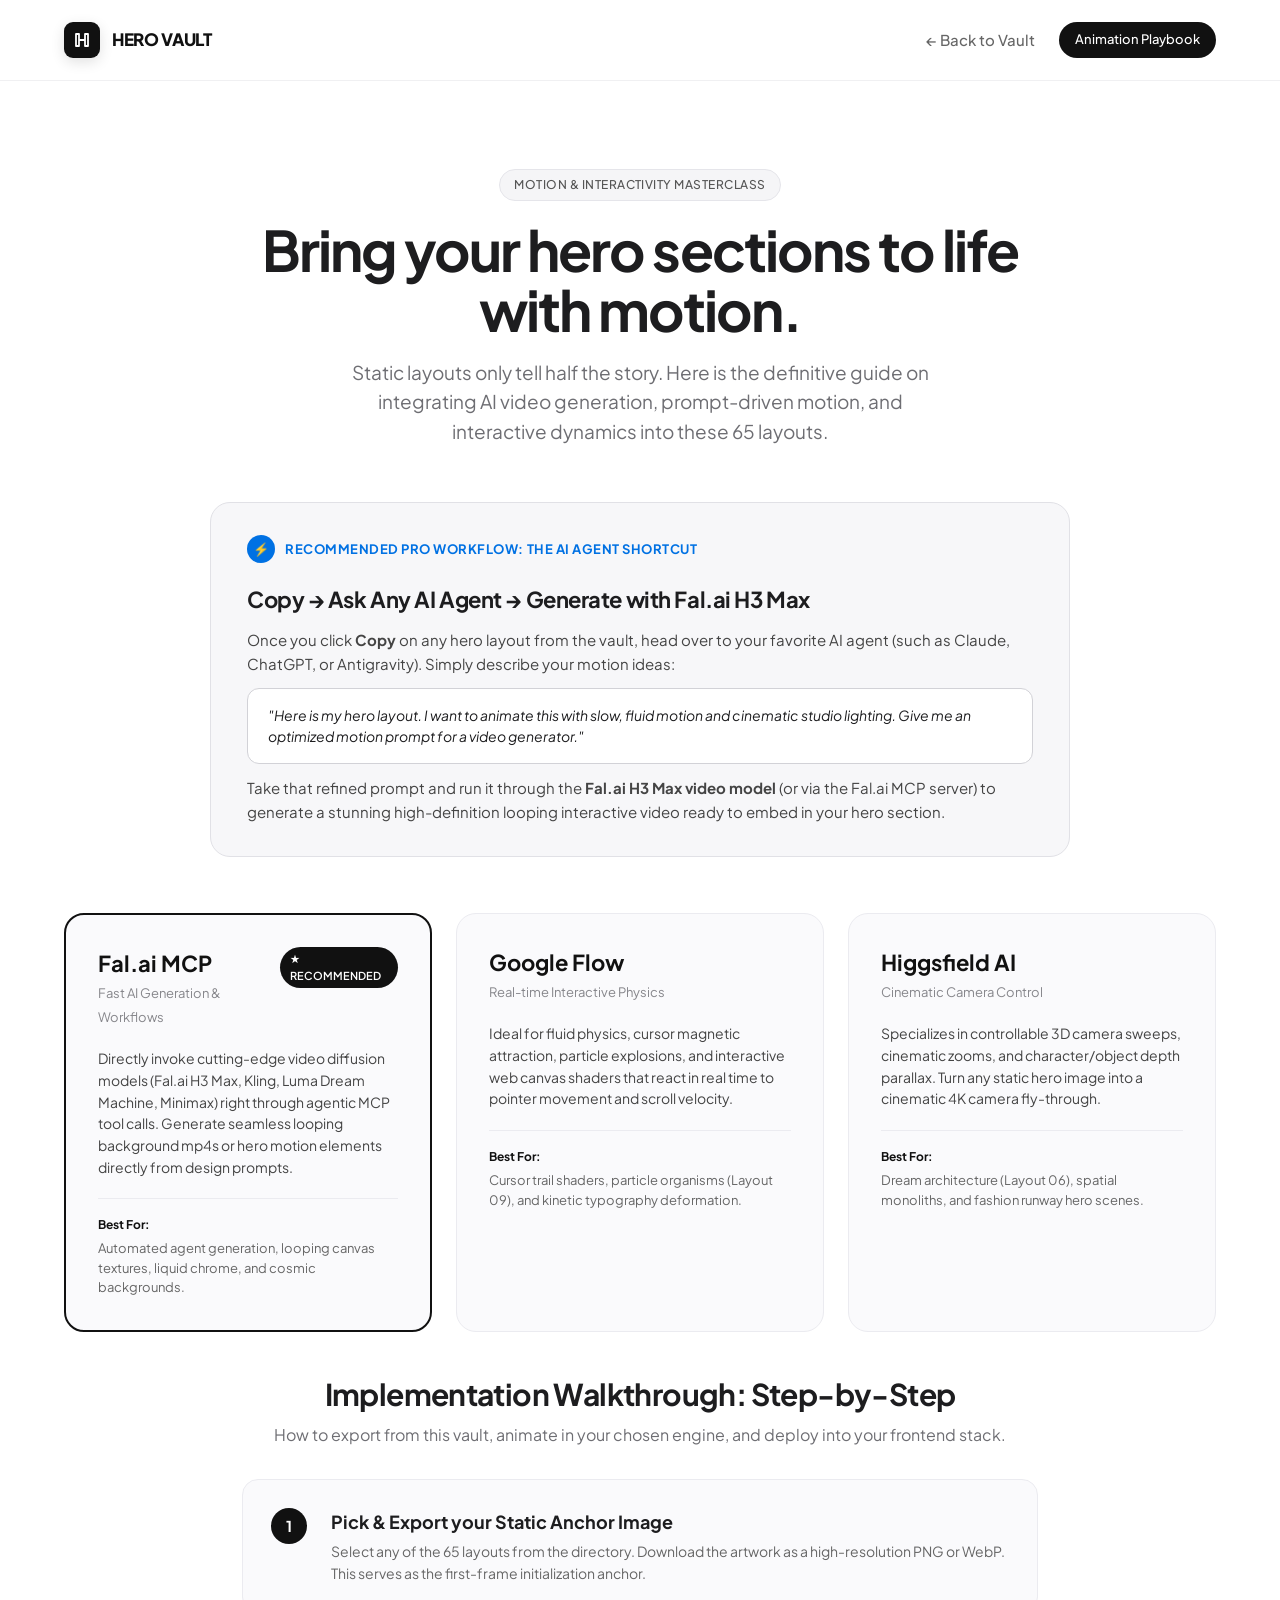
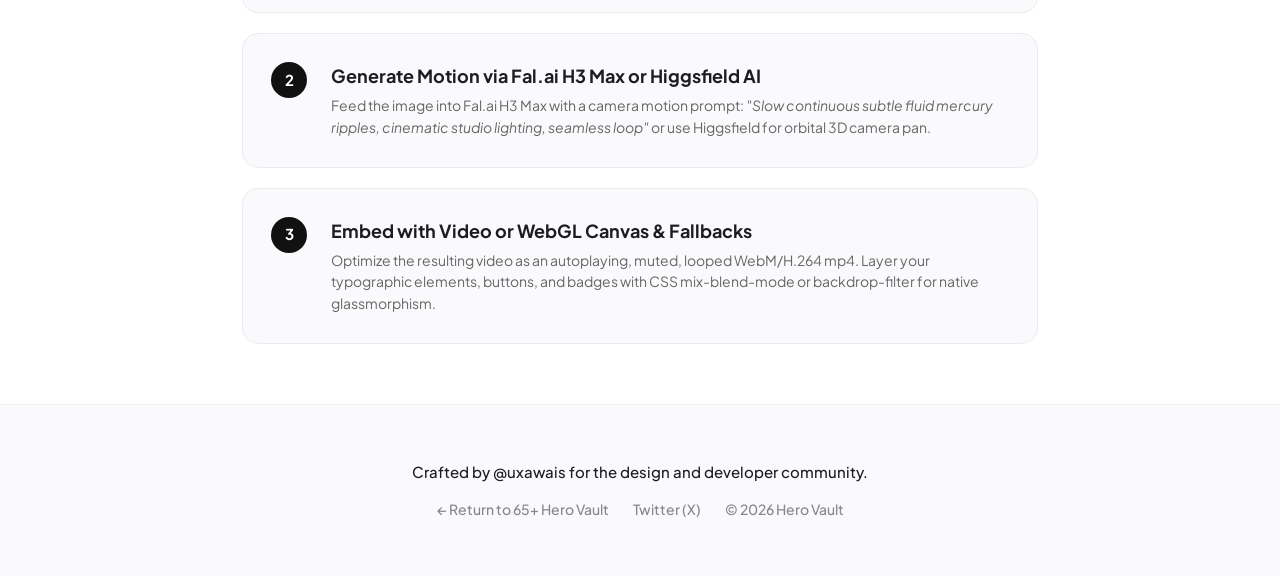
==== animation-guide.html @ 74988b81 "Initial release: 65 Hero Vault with animation guide and interactive cards" ====
<!DOCTYPE html>
<html lang="en">
<head>
  <meta charset="UTF-8" />
  <meta name="viewport" content="width=device-width, initial-scale=1.0" />
  <title>Animation Playbook — Hero Vault</title>
  <link rel="stylesheet" href="styles.css" />
</head>
<body>
  <div class="page-container">
    <!-- Header -->
    <header class="site-header">
      <a href="index.html" class="brand-logo">
        <div class="logo-badge">
          <svg viewBox="0 0 24 24" fill="none" stroke="currentColor" stroke-width="2.4" stroke-linecap="round" stroke-linejoin="round">
            <path d="M4 4h4v16H4zM16 4h4v16h-4zM8 12h8" />
          </svg>
        </div>
        <span class="brand-title">HERO VAULT</span>
      </a>
      <nav class="nav-menu">
        <a href="index.html" class="nav-link">← Back to Vault</a>
        <span class="nav-counter-pill">Animation Playbook</span>
      </nav>
    </header>

    <!-- Guide Intro -->
    <section class="hero-intro">
      <div class="creator-badge" style="cursor: default;">
        <span style="letter-spacing: 0.04em; text-transform: uppercase;">Motion & Interactivity Masterclass</span>
      </div>
      <h1 class="hero-headline">Bring your hero sections to life with motion.</h1>
      <p class="hero-subhead">Static layouts only tell half the story. Here is the definitive guide on integrating AI video generation, prompt-driven motion, and interactive dynamics into these 65 layouts.</p>
    </section>

    <!-- AI Agent + Fal.ai H3 Max Card -->
    <div class="workflow-highlight-card">
      <div style="display: flex; align-items: center; gap: 10px;">
        <div style="width: 28px; height: 28px; border-radius: 50%; background-color: #0071e3; color: #ffffff; display: flex; align-items: center; justify-content: center; font-size: 13px; font-weight: 700;">⚡</div>
        <span style="font-size: 13px; font-weight: 700; color: #0071e3; text-transform: uppercase; letter-spacing: 0.04em;">Recommended Pro Workflow: The AI Agent Shortcut</span>
      </div>

      <div style="display: flex; flex-direction: column; gap: 12px;">
        <h3 style="font-size: 22px; font-weight: 700; color: #1d1d1f; letter-spacing: -0.02em;">Copy → Ask Any AI Agent → Generate with Fal.ai H3 Max</h3>
        <p style="font-size: 15px; line-height: 1.6; color: #444444;">Once you click <strong>Copy</strong> on any hero layout from the vault, head over to your favorite AI agent (such as Claude, ChatGPT, or Antigravity). Simply describe your motion ideas:</p>
        
        <div class="prompt-box">
          <em>"Here is my hero layout. I want to animate this with slow, fluid motion and cinematic studio lighting. Give me an optimized motion prompt for a video generator."</em>
        </div>

        <p style="font-size: 15px; line-height: 1.6; color: #444444;">Take that refined prompt and run it through the <strong>Fal.ai H3 Max video model</strong> (or via the Fal.ai MCP server) to generate a stunning high-definition looping interactive video ready to embed in your hero section.</p>
      </div>
    </div>

    <!-- Tools Grid -->
    <div class="playbook-grid">
      <!-- Fal.ai -->
      <div class="playbook-card featured">
        <div style="display: flex; justify-content: space-between; align-items: flex-start; width: 100%;">
          <div>
            <h3 style="font-size: 22px; font-weight: 700; color: #111111;">Fal.ai MCP</h3>
            <span style="font-size: 13px; color: #86868b;">Fast AI Generation & Workflows</span>
          </div>
          <span class="playbook-badge">★ Recommended</span>
        </div>
        <p style="font-size: 14px; line-height: 1.55; color: #444444;">Directly invoke cutting-edge video diffusion models (Fal.ai H3 Max, Kling, Luma Dream Machine, Minimax) right through agentic MCP tool calls. Generate seamless looping background mp4s or hero motion elements directly from design prompts.</p>
        <div style="padding-top: 12px; border-top: 1px solid #ebebf0;">
          <strong style="font-size: 12px; color: #111111;">Best For:</strong>
          <p style="font-size: 13px; color: #666666; margin-top: 4px;">Automated agent generation, looping canvas textures, liquid chrome, and cosmic backgrounds.</p>
        </div>
      </div>

      <!-- Google Flow -->
      <div class="playbook-card">
        <div style="display: flex; justify-content: space-between; align-items: flex-start; width: 100%;">
          <div>
            <h3 style="font-size: 22px; font-weight: 700; color: #111111;">Google Flow</h3>
            <span style="font-size: 13px; color: #86868b;">Real-time Interactive Physics</span>
          </div>
        </div>
        <p style="font-size: 14px; line-height: 1.55; color: #444444;">Ideal for fluid physics, cursor magnetic attraction, particle explosions, and interactive web canvas shaders that react in real time to pointer movement and scroll velocity.</p>
        <div style="padding-top: 12px; border-top: 1px solid #ebebf0;">
          <strong style="font-size: 12px; color: #111111;">Best For:</strong>
          <p style="font-size: 13px; color: #666666; margin-top: 4px;">Cursor trail shaders, particle organisms (Layout 09), and kinetic typography deformation.</p>
        </div>
      </div>

      <!-- Higgsfield AI -->
      <div class="playbook-card">
        <div style="display: flex; justify-content: space-between; align-items: flex-start; width: 100%;">
          <div>
            <h3 style="font-size: 22px; font-weight: 700; color: #111111;">Higgsfield AI</h3>
            <span style="font-size: 13px; color: #86868b;">Cinematic Camera Control</span>
          </div>
        </div>
        <p style="font-size: 14px; line-height: 1.55; color: #444444;">Specializes in controllable 3D camera sweeps, cinematic zooms, and character/object depth parallax. Turn any static hero image into a cinematic 4K camera fly-through.</p>
        <div style="padding-top: 12px; border-top: 1px solid #ebebf0;">
          <strong style="font-size: 12px; color: #111111;">Best For:</strong>
          <p style="font-size: 13px; color: #666666; margin-top: 4px;">Dream architecture (Layout 06), spatial monoliths, and fashion runway hero scenes.</p>
        </div>
      </div>
    </div>

    <!-- Step by Step Walkthrough -->
    <div class="steps-container">
      <div style="text-align: center; margin-bottom: 12px;">
        <h2 style="font-size: 30px; font-weight: 700; color: #1d1d1f; letter-spacing: -0.02em;">Implementation Walkthrough: Step-by-Step</h2>
        <p style="font-size: 16px; color: #6e6e73; margin-top: 6px;">How to export from this vault, animate in your chosen engine, and deploy into your frontend stack.</p>
      </div>

      <div class="step-card">
        <div class="step-number">1</div>
        <div>
          <h4 style="font-size: 18px; font-weight: 700; color: #1d1d1f;">Pick & Export your Static Anchor Image</h4>
          <p style="font-size: 14px; line-height: 1.55; color: #666666; margin-top: 6px;">Select any of the 65 layouts from the directory. Download the artwork as a high-resolution PNG or WebP. This serves as the first-frame initialization anchor.</p>
        </div>
      </div>

      <div class="step-card">
        <div class="step-number">2</div>
        <div>
          <h4 style="font-size: 18px; font-weight: 700; color: #1d1d1f;">Generate Motion via Fal.ai H3 Max or Higgsfield AI</h4>
          <p style="font-size: 14px; line-height: 1.55; color: #666666; margin-top: 6px;">Feed the image into Fal.ai H3 Max with a camera motion prompt: <em>"Slow continuous subtle fluid mercury ripples, cinematic studio lighting, seamless loop"</em> or use Higgsfield for orbital 3D camera pan.</p>
        </div>
      </div>

      <div class="step-card">
        <div class="step-number">3</div>
        <div>
          <h4 style="font-size: 18px; font-weight: 700; color: #1d1d1f;">Embed with Video or WebGL Canvas & Fallbacks</h4>
          <p style="font-size: 14px; line-height: 1.55; color: #666666; margin-top: 6px;">Optimize the resulting video as an autoplaying, muted, looped WebM/H.264 mp4. Layer your typographic elements, buttons, and badges with CSS mix-blend-mode or backdrop-filter for native glassmorphism.</p>
        </div>
      </div>
    </div>

    <!-- Footer -->
    <footer class="site-footer">
      <p class="footer-gratitude">Crafted by @uxawais for the design and developer community.</p>
      <div class="footer-links">
        <a href="index.html" class="footer-link">← Return to 65+ Hero Vault</a>
        <a href="https://x.com/uxawais" target="_blank" rel="noopener noreferrer" class="footer-link">Twitter (X)</a>
        <span class="footer-link">© 2026 Hero Vault</span>
      </div>
    </footer>
  </div>
</body>
</html>
---- styles.css ----
@import url('https://fonts.googleapis.com/css2?family=Plus+Jakarta+Sans:wght@400;500;600;700;800&display=swap');

*, *::before, *::after {
  box-sizing: border-box;
  margin: 0;
  padding: 0;
}

body {
  font-family: 'Plus Jakarta Sans', -apple-system, BlinkMacSystemFont, sans-serif;
  background-color: #ffffff;
  color: #1d1d1f;
  -webkit-font-smoothing: antialiased;
  -moz-osx-font-smoothing: grayscale;
  line-height: 1.5;
}

.page-container {
  width: 100%;
  max-width: 1440px;
  margin: 0 auto;
  display: flex;
  flex-direction: column;
}

.site-header {
  display: flex;
  justify-content: space-between;
  align-items: center;
  padding: 22px 64px;
  border-bottom: 1px solid #f0f0f2;
  width: 100%;
}

.brand-logo {
  display: flex;
  align-items: center;
  gap: 12px;
  text-decoration: none;
}

.logo-badge {
  width: 36px;
  height: 36px;
  border-radius: 9px;
  background-color: #111111;
  display: flex;
  align-items: center;
  justify-content: center;
  box-shadow: 0 4px 14px rgba(0, 0, 0, 0.12);
  flex-shrink: 0;
  color: #ffffff;
}

.logo-badge svg {
  width: 18px;
  height: 18px;
}

.brand-title {
  font-size: 17px;
  font-weight: 800;
  letter-spacing: -0.02em;
  color: #111111;
}

.nav-menu {
  display: flex;
  align-items: center;
  gap: 24px;
}

.nav-link {
  font-size: 15px;
  font-weight: 500;
  color: #666666;
  text-decoration: none;
  transition: color 0.15s ease;
}

.nav-link:hover {
  color: #111111;
}

.nav-playbook-pill {
  display: flex;
  align-items: center;
  gap: 6px;
  padding: 6px 14px;
  border-radius: 980px;
  background-color: #f5f5f7;
  border: 1px solid #e5e5ea;
  text-decoration: none;
  color: #111111;
  font-size: 13px;
  font-weight: 600;
  transition: all 0.2s ease;
}

.nav-playbook-pill:hover {
  background-color: #ebebef;
  border-color: #d2d2d7;
}

.nav-counter-pill {
  padding: 8px 16px;
  border-radius: 980px;
  background-color: #111111;
  color: #ffffff;
  font-size: 13px;
  font-weight: 500;
}

.hero-intro {
  display: flex;
  flex-direction: column;
  align-items: center;
  text-align: center;
  padding: 88px 32px 56px;
  gap: 18px;
  width: 100%;
}

.creator-badge {
  display: inline-flex;
  align-items: center;
  gap: 4px;
  padding: 6px 14px;
  border-radius: 980px;
  background-color: #f5f5f7;
  border: 1px solid #e5e5ea;
  text-decoration: none;
  color: #555555;
  font-size: 12px;
  font-weight: 500;
  transition: all 0.15s ease;
  width: fit-content;
}

.creator-badge:hover {
  border-color: #d2d2d7;
  background-color: #eeeeef;
}

.creator-badge strong {
  color: #111111;
  font-weight: 600;
}

.hero-headline {
  font-size: 56px;
  font-weight: 700;
  letter-spacing: -0.035em;
  line-height: 1.08;
  color: #1d1d1f;
  max-width: 840px;
}

.hero-subhead {
  font-size: 19px;
  font-weight: 400;
  line-height: 1.55;
  color: #6e6e73;
  max-width: 620px;
}

.gallery-section {
  padding: 20px 64px 64px;
  display: flex;
  flex-direction: column;
  gap: 36px;
  width: 100%;
}

.gallery-grid {
  display: grid;
  grid-template-columns: repeat(3, 1fr);
  gap: 28px;
  width: 100%;
}

.hero-card {
  display: flex;
  flex-direction: column;
  border-radius: 18px;
  border: 1px solid #ebebf0;
  background-color: #fafafc;
  overflow: hidden;
  transition: transform 0.2s ease, box-shadow 0.2s ease;
}

.hero-card:hover {
  transform: translateY(-3px);
  box-shadow: 0 12px 28px rgba(0, 0, 0, 0.06);
}

.card-media {
  height: 250px;
  background-color: #111111;
  overflow: hidden;
  display: flex;
  align-items: center;
  justify-content: center;
  position: relative;
}

.card-media img {
  width: 100%;
  height: 100%;
  object-fit: cover;
  transition: transform 0.3s ease;
}

.hero-card:hover .card-media img {
  transform: scale(1.02);
}

.card-footer {
  padding: 16px 20px;
  display: flex;
  justify-content: space-between;
  align-items: center;
  background-color: #ffffff;
  border-top: 1px solid #ebebf0;
}

.card-title {
  font-size: 14px;
  font-weight: 600;
  color: #1d1d1f;
}

.card-actions {
  display: flex;
  gap: 8px;
}

.btn-action {
  padding: 6px 12px;
  border-radius: 6px;
  font-size: 12px;
  font-weight: 500;
  cursor: pointer;
  text-decoration: none;
  font-family: inherit;
  transition: all 0.15s ease;
}

.btn-copy {
  border: 1px solid #d2d2d7;
  background-color: #ffffff;
  color: #1d1d1f;
}

.btn-copy:hover {
  background-color: #f5f5f7;
}

.btn-download {
  border: 1px solid #1d1d1f;
  background-color: #1d1d1f;
  color: #ffffff;
}

.btn-download:hover {
  background-color: #000000;
}

.load-more-container {
  display: flex;
  flex-direction: column;
  align-items: center;
  justify-content: center;
  padding: 24px 0 8px;
  gap: 12px;
  width: 100%;
}

.btn-load-more {
  display: flex;
  align-items: center;
  justify-content: center;
  gap: 8px;
  padding: 14px 32px;
  border-radius: 980px;
  background-color: #f5f5f7;
  border: 1px solid #d2d2d7;
  color: #1d1d1f;
  font-family: inherit;
  font-size: 14px;
  font-weight: 600;
  cursor: pointer;
  transition: all 0.2s ease;
}

.btn-load-more:hover {
  background-color: #ebebef;
  border-color: #c7c7cc;
}

.load-counter {
  font-size: 12px;
  color: #6e6e73;
}

.load-hint {
  font-size: 13px;
  color: #86868b;
}

.callout-banner {
  display: flex;
  justify-content: space-between;
  align-items: center;
  padding: 28px 36px;
  border-radius: 20px;
  background-color: #111111;
  color: #ffffff;
  width: 100%;
  margin-top: 12px;
}

.banner-content {
  display: flex;
  flex-direction: column;
  gap: 6px;
}

.banner-badge {
  display: flex;
  align-items: center;
  gap: 8px;
}

.banner-badge-text {
  font-size: 11px;
  font-weight: 700;
  text-transform: uppercase;
  letter-spacing: 0.05em;
  color: #a1a1a6;
}

.pulse-dot {
  width: 6px;
  height: 6px;
  border-radius: 50%;
  background-color: #30d158;
}

.banner-badge-new {
  font-size: 11px;
  color: #30d158;
  font-weight: 600;
}

.banner-title {
  font-size: 19px;
  font-weight: 700;
  letter-spacing: -0.02em;
  color: #ffffff;
}

.banner-desc {
  font-size: 13px;
  color: #86868b;
}

.banner-cta {
  display: flex;
  align-items: center;
  gap: 8px;
  padding: 12px 24px;
  border-radius: 980px;
  background-color: #ffffff;
  color: #111111;
  text-decoration: none;
  font-size: 13px;
  font-weight: 600;
  white-space: nowrap;
  flex-shrink: 0;
  transition: all 0.2s ease;
}

.banner-cta:hover {
  background-color: #f0f0f2;
  transform: translateX(2px);
}

.faq-section {
  display: flex;
  flex-direction: column;
  padding: 64px 64px 80px;
  gap: 40px;
  width: 100%;
  border-top: 1px solid #f0f0f2;
  align-items: center;
}

.faq-header {
  display: flex;
  flex-direction: column;
  align-items: center;
  text-align: center;
  gap: 10px;
}

.faq-header h2 {
  font-size: 32px;
  font-weight: 700;
  letter-spacing: -0.02em;
  color: #1d1d1f;
}

.faq-header p {
  font-size: 16px;
  color: #86868b;
  max-width: 520px;
}

.faq-list {
  display: flex;
  flex-direction: column;
  gap: 16px;
  width: 100%;
  max-width: 720px;
}

.faq-card {
  display: flex;
  flex-direction: column;
  gap: 8px;
  padding: 24px 28px;
  border-radius: 14px;
  background-color: #fafafc;
  border: 1px solid #ebebf0;
}

.faq-question {
  font-size: 16px;
  font-weight: 600;
  color: #1d1d1f;
}

.faq-answer {
  font-size: 14px;
  line-height: 1.55;
  color: #6e6e73;
}

.site-footer {
  display: flex;
  flex-direction: column;
  align-items: center;
  justify-content: center;
  padding: 56px 32px;
  gap: 16px;
  border-top: 1px solid #f0f0f2;
  width: 100%;
  background-color: #fafafc;
  text-align: center;
}

.footer-gratitude {
  font-size: 15px;
  font-weight: 500;
  color: #1d1d1f;
}

.footer-links {
  display: flex;
  align-items: center;
  gap: 24px;
}

.footer-link {
  font-size: 14px;
  font-weight: 500;
  color: #86868b;
  text-decoration: none;
  transition: color 0.15s ease;
}

.footer-link:hover {
  color: #111111;
}

.playbook-grid {
  display: grid;
  grid-template-columns: repeat(3, 1fr);
  gap: 24px;
  width: 100%;
  padding: 20px 64px 40px;
}

.playbook-card {
  display: flex;
  flex-direction: column;
  border-radius: 20px;
  border: 1px solid #ebebf0;
  background-color: #fafafc;
  padding: 32px;
  gap: 20px;
}

.playbook-card.featured {
  border: 2px solid #111111;
}

.playbook-badge {
  padding: 4px 10px;
  border-radius: 980px;
  background-color: #111111;
  color: #ffffff;
  font-size: 11px;
  font-weight: 600;
  text-transform: uppercase;
}

.steps-container {
  display: flex;
  flex-direction: column;
  gap: 20px;
  width: 100%;
  max-width: 860px;
  margin: 0 auto 60px;
  padding: 0 32px;
}

.step-card {
  display: flex;
  gap: 24px;
  padding: 28px;
  border-radius: 16px;
  background-color: #fafafc;
  border: 1px solid #ebebf0;
}

.step-number {
  width: 36px;
  height: 36px;
  border-radius: 50%;
  background-color: #111111;
  color: #ffffff;
  display: flex;
  align-items: center;
  justify-content: center;
  font-size: 15px;
  font-weight: 700;
  flex-shrink: 0;
}

.workflow-highlight-card {
  display: flex;
  flex-direction: column;
  padding: 32px 36px;
  border-radius: 20px;
  background-color: #f7f7f9;
  border: 1.5px solid #e1e1e6;
  gap: 20px;
  width: 100%;
  max-width: 860px;
  margin: 0 auto 36px;
}

.prompt-box {
  padding: 16px 20px;
  border-radius: 12px;
  background-color: #ffffff;
  border: 1px solid #d2d2d7;
  font-size: 14px;
  color: #1d1d1f;
  line-height: 1.5;
}

.toast {
  position: fixed;
  bottom: 24px;
  right: 24px;
  padding: 12px 20px;
  background-color: #111111;
  color: #ffffff;
  border-radius: 980px;
  font-size: 13px;
  font-weight: 500;
  box-shadow: 0 8px 24px rgba(0,0,0,0.15);
  opacity: 0;
  transform: translateY(10px);
  transition: all 0.25s ease;
  pointer-events: none;
  z-index: 1000;
}

.toast.show {
  opacity: 1;
  transform: translateY(0);
}

@media (max-width: 960px) {
  .gallery-grid, .playbook-grid {
    grid-template-columns: repeat(2, 1fr);
  }
  .hero-headline {
    font-size: 42px;
  }
}

@media (max-width: 680px) {
  .site-header {
    padding: 16px 20px;
  }
  .nav-menu {
    gap: 12px;
  }
  .nav-link {
    display: none;
  }
  .hero-intro {
    padding: 48px 20px 32px;
  }
  .hero-headline {
    font-size: 32px;
  }
  .hero-subhead {
    font-size: 15px;
  }
  .gallery-section {
    padding: 12px 20px 48px;
    gap: 24px;
  }
  .gallery-grid, .playbook-grid {
    grid-template-columns: 1fr;
    gap: 20px;
  }
  .callout-banner {
    flex-direction: column;
    align-items: flex-start;
    padding: 24px 20px;
    gap: 16px;
  }
  .banner-cta {
    width: 100%;
    justify-content: center;
  }
  .faq-section {
    padding: 48px 20px 56px;
  }
  .faq-header h2 {
    font-size: 24px;
  }
  .footer-links {
    gap: 16px;
    flex-wrap: wrap;
    justify-content: center;
  }
  .step-card {
    flex-direction: column;
    gap: 14px;
    padding: 20px;
  }
}
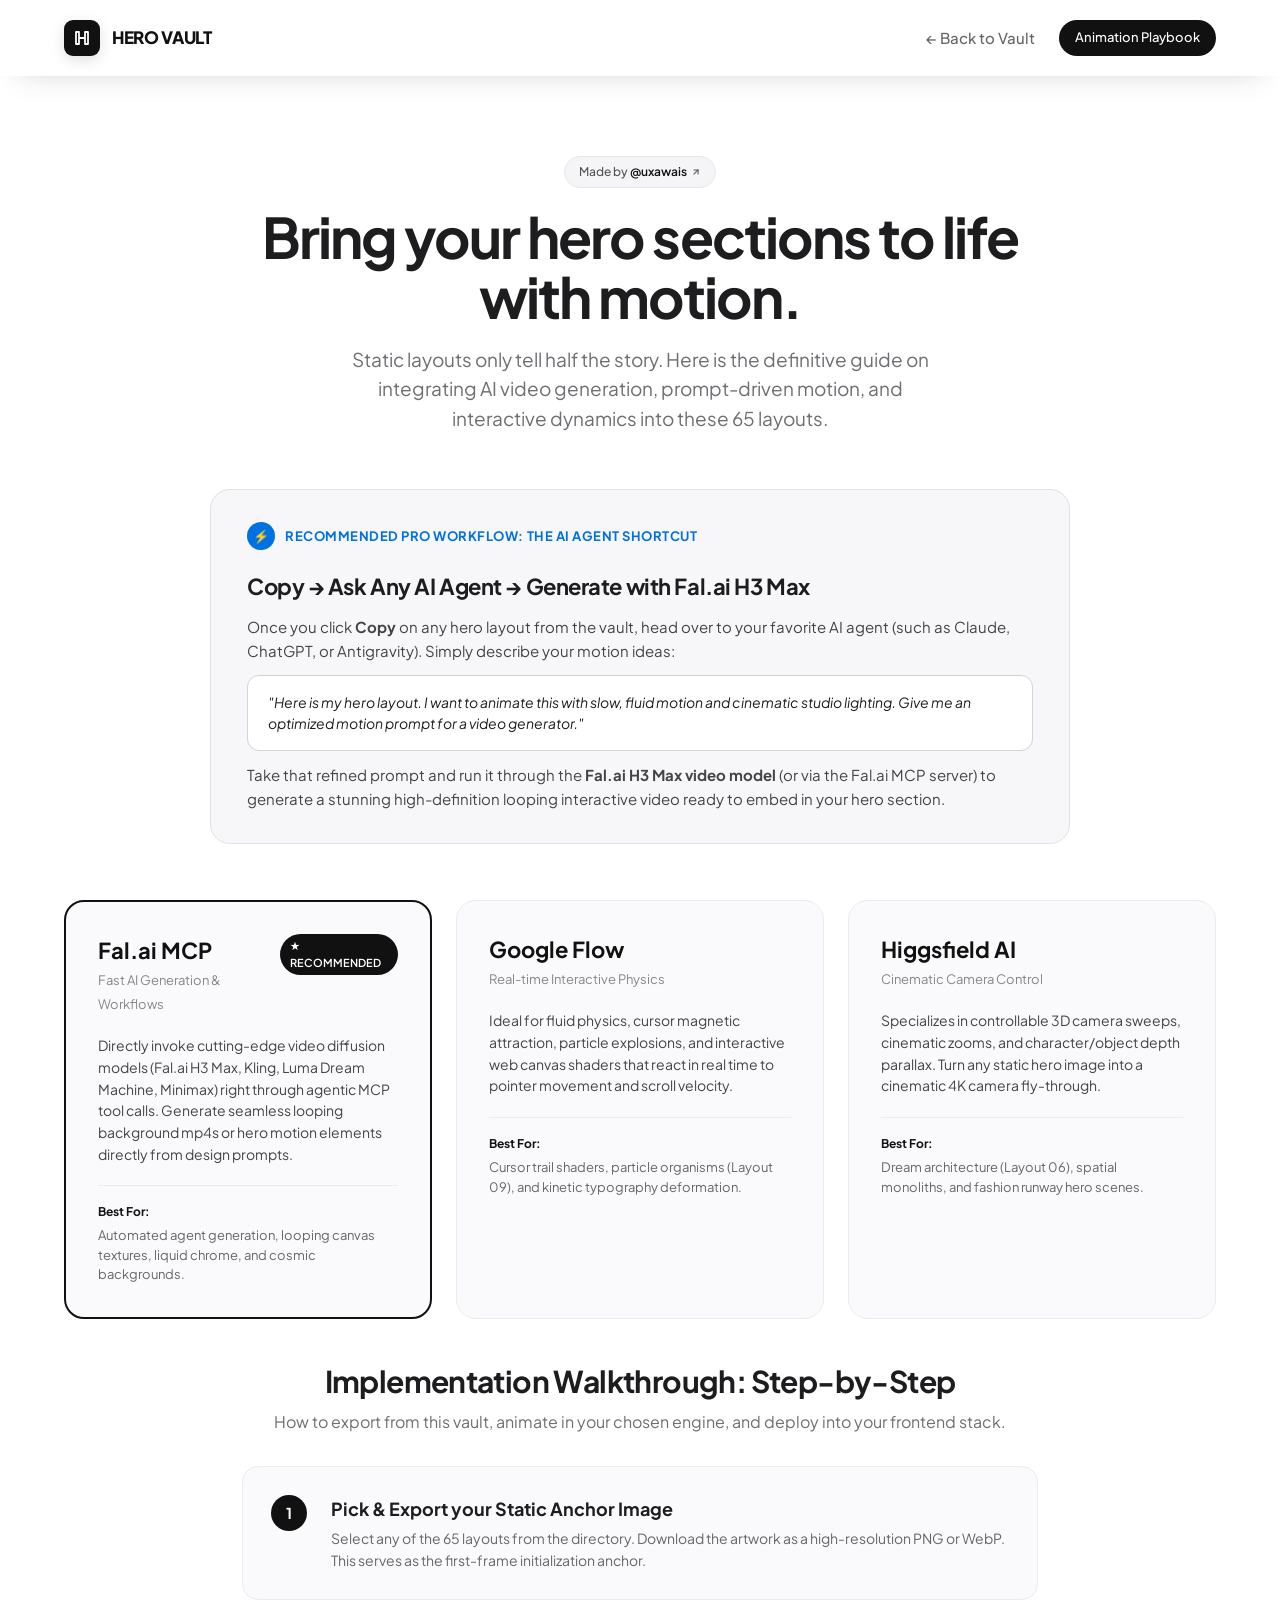
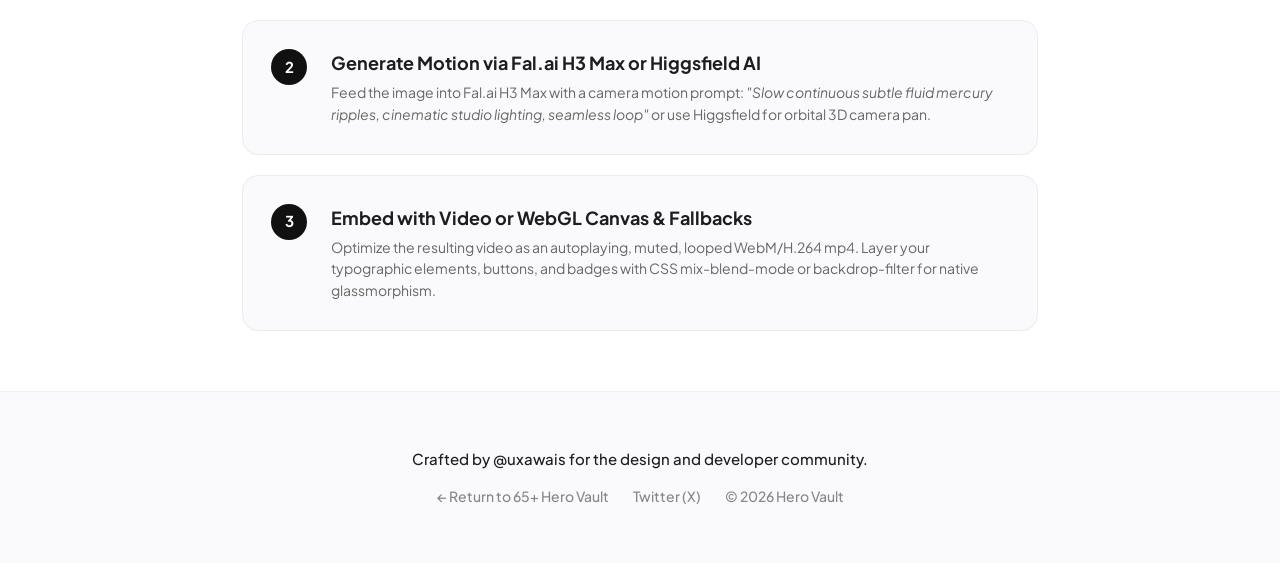
==== commit 27d17117: "feat: glossy glass header; mobile CTA label; guide badge with bubble effect; mobile guide layout fix" ====
--- a/animation-guide.html
+++ b/animation-guide.html
@@ -19,16 +19,40 @@
         <span class="brand-title">HERO VAULT</span>
       </a>
       <nav class="nav-menu">
-        <a href="index.html" class="nav-link">← Back to Vault</a>
+        <a href="index.html" class="nav-link nav-back-link">← Back to Vault</a>
         <span class="nav-counter-pill">Animation Playbook</span>
       </nav>
     </header>
 
     <!-- Guide Intro -->
     <section class="hero-intro">
-      <div class="creator-badge" style="cursor: default;">
-        <span style="letter-spacing: 0.04em; text-transform: uppercase;">Motion & Interactivity Masterclass</span>
-      </div>
+      <span class="bubble-badge">
+        <svg class="bubble-badge__goo" aria-hidden="true" focusable="false">
+          <defs>
+            <filter id="bubble-goo">
+              <feGaussianBlur in="SourceGraphic" stdDeviation="4" result="blur"></feGaussianBlur>
+              <feColorMatrix in="blur" mode="matrix" values="1 0 0 0 0  0 1 0 0 0  0 0 1 0 0  0 0 0 19 -9" result="goo"></feColorMatrix>
+              <feComposite in="SourceGraphic" in2="goo"></feComposite>
+            </filter>
+          </defs>
+        </svg>
+        <span class="bubble-badge__effect" aria-hidden="true">
+          <span class="bubble-badge__circle tl"></span>
+          <span class="bubble-badge__circle tl"></span>
+          <span class="bubble-badge__circle tl"></span>
+          <span class="bubble-badge__blob"></span>
+          <span class="bubble-badge__circle br"></span>
+          <span class="bubble-badge__circle br"></span>
+          <span class="bubble-badge__circle br"></span>
+        </span>
+        <a href="https://x.com/uxawais" target="_blank" rel="noopener noreferrer" class="creator-badge">
+          <span>Made by <strong>@uxawais</strong></span>
+          <svg width="10" height="10" viewBox="0 0 24 24" fill="none" stroke="currentColor" stroke-width="2.5" stroke-linecap="round" stroke-linejoin="round">
+            <line x1="7" y1="17" x2="17" y2="7"></line>
+            <polyline points="7 7 17 7 17 17"></polyline>
+          </svg>
+        </a>
+      </span>
       <h1 class="hero-headline">Bring your hero sections to life with motion.</h1>
       <p class="hero-subhead">Static layouts only tell half the story. Here is the definitive guide on integrating AI video generation, prompt-driven motion, and interactive dynamics into these 65 layouts.</p>
     </section>
--- a/styles.css
+++ b/styles.css
@@ -24,12 +24,19 @@
 }
 
 .site-header {
+  position: sticky;
+  top: 0;
+  z-index: 50;
   display: flex;
   justify-content: space-between;
   align-items: center;
-  padding: 22px 64px;
-  border-bottom: 1px solid #f0f0f2;
-  width: 100%;
+  height: 76px;
+  padding: 0 64px;
+  width: 100%;
+  background: linear-gradient(180deg, rgba(255, 255, 255, 0.96) 0%, rgba(255, 255, 255, 0.72) 100%);
+  -webkit-backdrop-filter: blur(20px) saturate(180%);
+  backdrop-filter: blur(20px) saturate(180%);
+  box-shadow: inset 0 1px 0 rgba(255, 255, 255, 0.95), 0 12px 32px -20px rgba(0, 0, 0, 0.25);
 }
 
 .brand-logo {
@@ -82,24 +89,86 @@
   color: #111111;
 }
 
-.nav-playbook-pill {
-  display: flex;
-  align-items: center;
-  gap: 6px;
-  padding: 6px 14px;
+.nav-cta-pill {
+  position: relative;
+  z-index: 1;
+  display: inline-flex;
+  align-items: center;
+  height: 40px;
+  padding: 0 20px;
+  border: 2px solid #111111;
   border-radius: 980px;
-  background-color: #f5f5f7;
-  border: 1px solid #e5e5ea;
-  text-decoration: none;
-  color: #111111;
+  color: #ffffff;
   font-size: 13px;
   font-weight: 600;
-  transition: all 0.2s ease;
-}
-
-.nav-playbook-pill:hover {
-  background-color: #ebebef;
-  border-color: #d2d2d7;
+  text-decoration: none;
+  transition: color 0.5s ease;
+}
+
+.nav-cta-pill:hover {
+  color: #111111;
+}
+
+.nav-cta-pill__goo {
+  position: absolute;
+  width: 1px;
+  height: 1px;
+  visibility: hidden;
+}
+
+.nav-cta-pill__inner {
+  position: absolute;
+  inset: 0;
+  z-index: -1;
+  overflow: hidden;
+  border-radius: 980px;
+  background-color: #111111;
+}
+
+.nav-cta-pill__blobs {
+  position: relative;
+  display: block;
+  height: 100%;
+  filter: url(#goo);
+}
+
+.nav-cta-pill__blob {
+  position: absolute;
+  top: -10%;
+  width: 40%;
+  height: 120%;
+  border-radius: 100%;
+  background-color: #ffffff;
+  transform: translate3d(0, 150%, 0) scale(1.4);
+  transition: transform 0.45s ease;
+}
+
+.nav-cta-pill__blob:nth-child(1) {
+  left: -10%;
+  transition-delay: 0s;
+}
+
+.nav-cta-pill__blob:nth-child(2) {
+  left: 22%;
+  transition-delay: 0.08s;
+}
+
+.nav-cta-pill__blob:nth-child(3) {
+  left: 54%;
+  transition-delay: 0.16s;
+}
+
+.nav-cta-pill__blob:nth-child(4) {
+  left: 86%;
+  transition-delay: 0.24s;
+}
+
+.nav-cta-pill:hover .nav-cta-pill__blob {
+  transform: translateZ(0) scale(1.4);
+}
+
+.nav-cta-pill__label-short {
+  display: none;
 }
 
 .nav-counter-pill {
@@ -116,7 +185,7 @@
   flex-direction: column;
   align-items: center;
   text-align: center;
-  padding: 88px 32px 56px;
+  padding: 80px 32px 56px;
   gap: 18px;
   width: 100%;
 }
@@ -147,6 +216,178 @@
   font-weight: 600;
 }
 
+.bubble-badge {
+  position: relative;
+  display: inline-flex;
+  width: fit-content;
+}
+
+.bubble-badge__goo {
+  position: absolute;
+  width: 1px;
+  height: 1px;
+  visibility: hidden;
+}
+
+.bubble-badge .creator-badge {
+  position: relative;
+  z-index: 2;
+  background: none;
+  border-color: transparent;
+  transition: color 0.15s ease;
+}
+
+.bubble-badge .creator-badge:hover {
+  background: none;
+  border-color: transparent;
+  color: #ffffff;
+}
+
+.bubble-badge:hover .creator-badge strong {
+  color: #ffffff;
+}
+
+.bubble-badge__effect {
+  position: absolute;
+  top: 50%;
+  left: 50%;
+  width: 200%;
+  height: 400%;
+  transform: translate(-50%, -50%);
+  filter: url(#bubble-goo);
+  pointer-events: none;
+  z-index: 1;
+}
+
+.bubble-badge__blob {
+  position: absolute;
+  top: 50%;
+  left: 25%;
+  width: 50%;
+  height: 25%;
+  transform: translateY(-50%);
+  border-radius: 980px;
+  background-color: #f5f5f7;
+  border: 1px solid #e5e5ea;
+  transition: background-color 0.1s ease-out, border-color 0.1s ease-out;
+}
+
+.bubble-badge__circle {
+  position: absolute;
+  width: 10px;
+  height: 10px;
+  border-radius: 50%;
+  background-color: #f5f5f7;
+  transition: background-color 0.1s ease-out;
+}
+
+.bubble-badge__circle.tl {
+  top: 40%;
+  left: 27%;
+}
+
+.bubble-badge__circle.br {
+  bottom: 40%;
+  right: 27%;
+}
+
+.bubble-badge:hover .bubble-badge__blob,
+.bubble-badge:hover .bubble-badge__circle {
+  background-color: #111111;
+  border-color: #111111;
+}
+
+.bubble-badge:hover .bubble-badge__blob {
+  animation: bubble-blob 1.15s cubic-bezier(0.34, 1.56, 0.64, 1);
+}
+
+.bubble-badge:hover .bubble-badge__circle {
+  animation-duration: 0.95s;
+  animation-timing-function: cubic-bezier(0.3, 0.65, 0.4, 1);
+  animation-fill-mode: forwards;
+}
+
+.bubble-badge:hover .bubble-badge__circle:nth-child(1) {
+  animation-name: bubble-tl-1;
+}
+
+.bubble-badge:hover .bubble-badge__circle:nth-child(2) {
+  animation-name: bubble-tl-2;
+}
+
+.bubble-badge:hover .bubble-badge__circle:nth-child(3) {
+  animation-name: bubble-tl-3;
+}
+
+.bubble-badge:hover .bubble-badge__circle:nth-child(5) {
+  animation-name: bubble-br-1;
+}
+
+.bubble-badge:hover .bubble-badge__circle:nth-child(6) {
+  animation-name: bubble-br-2;
+}
+
+.bubble-badge:hover .bubble-badge__circle:nth-child(7) {
+  animation-name: bubble-br-3;
+}
+
+@keyframes bubble-blob {
+  0% { transform: translateY(-50%) scale(1); }
+  30% { transform: translateY(-50%) scale(1, 1.12); }
+  55% { transform: translateY(-50%) scale(1, 0.97); }
+  75% { transform: translateY(-50%) scale(1, 1.03); }
+  100% { transform: translateY(-50%) scale(1); }
+}
+
+@keyframes bubble-tl-1 {
+  0% { transform: translate(0, 0) scale(1); opacity: 1; }
+  48% { transform: translate(-10px, -10px) scale(1, 2); opacity: 1; }
+  55% { transform: translate(-8px, -11px) scale(0.2); opacity: 1; }
+  100% { transform: translate(-10px, -17px) scale(0); opacity: 0; }
+}
+
+@keyframes bubble-tl-2 {
+  0% { transform: translate(0, 0) scale(1); opacity: 1; }
+  48% { transform: translate(-10px, -10px) scale(1, 2); opacity: 1; }
+  55% { transform: translate(-14px, -17px) scale(1, 0.8); opacity: 1; }
+  100% { transform: translate(-18px, -27px) scale(0.4); opacity: 0; }
+}
+
+@keyframes bubble-tl-3 {
+  0% { transform: translate(0, 0) scale(1); opacity: 1; }
+  48% { transform: translate(-10px, -10px) scale(1, 2); opacity: 1; }
+  55% { transform: translate(-16px, -4px) scale(0.2); opacity: 1; }
+  100% { transform: translate(-22px, -6px) scale(0); opacity: 0; }
+}
+
+@keyframes bubble-br-1 {
+  0% { transform: translate(0, 0) scale(1); opacity: 1; }
+  50% { transform: translate(12px, 12px) scale(1, 2); opacity: 1; }
+  57% { transform: translate(6px, 15px) scale(0.2); opacity: 1; }
+  100% { transform: translate(12px, 20px) scale(0); opacity: 0; }
+}
+
+@keyframes bubble-br-2 {
+  0% { transform: translate(0, 0) scale(1); opacity: 1; }
+  50% { transform: translate(12px, 12px) scale(1, 2); opacity: 1; }
+  57% { transform: translate(19px, 15px) scale(0.8); opacity: 1; }
+  100% { transform: translate(18px, 26px) scale(0.4); opacity: 0; }
+}
+
+@keyframes bubble-br-3 {
+  0% { transform: translate(0, 0) scale(1); opacity: 1; }
+  50% { transform: translate(12px, 12px) scale(1, 2); opacity: 1; }
+  57% { transform: translate(27px, 6px) scale(0.2); opacity: 1; }
+  100% { transform: translate(24px, 8px) scale(0); opacity: 0; }
+}
+
+@media (prefers-reduced-motion: reduce) {
+  .bubble-badge:hover .bubble-badge__blob,
+  .bubble-badge:hover .bubble-badge__circle {
+    animation: none;
+  }
+}
+
 .hero-headline {
   font-size: 56px;
   font-weight: 700;
@@ -202,6 +443,7 @@
   align-items: center;
   justify-content: center;
   position: relative;
+  cursor: zoom-in;
 }
 
 .card-media img {
@@ -595,6 +837,152 @@
   transform: translateY(0);
 }
 
+.lightbox {
+  position: fixed;
+  inset: 0;
+  z-index: 1100;
+  display: flex;
+  flex-direction: column;
+  background-color: rgba(12, 12, 14, 0.9);
+  -webkit-backdrop-filter: blur(14px);
+  backdrop-filter: blur(14px);
+  opacity: 0;
+  visibility: hidden;
+  transition: opacity 0.22s ease, visibility 0.22s ease;
+}
+
+.lightbox.show {
+  opacity: 1;
+  visibility: visible;
+}
+
+.lightbox-toolbar {
+  display: flex;
+  align-items: center;
+  justify-content: space-between;
+  gap: 16px;
+  padding: 18px 24px;
+}
+
+.lightbox-caption {
+  font-size: 13px;
+  font-weight: 600;
+  color: #f5f5f7;
+  letter-spacing: -0.01em;
+  white-space: nowrap;
+  overflow: hidden;
+  text-overflow: ellipsis;
+}
+
+.lightbox-controls {
+  display: flex;
+  align-items: center;
+  gap: 8px;
+  flex-shrink: 0;
+}
+
+.lightbox-btn {
+  height: 38px;
+  min-width: 38px;
+  padding: 0 12px;
+  display: flex;
+  align-items: center;
+  justify-content: center;
+  border-radius: 980px;
+  border: 1px solid rgba(255, 255, 255, 0.18);
+  background-color: rgba(255, 255, 255, 0.08);
+  color: #ffffff;
+  font-family: inherit;
+  font-size: 15px;
+  font-weight: 600;
+  cursor: pointer;
+  transition: background-color 0.15s ease, border-color 0.15s ease;
+}
+
+.lightbox-btn:hover {
+  background-color: rgba(255, 255, 255, 0.2);
+  border-color: rgba(255, 255, 255, 0.3);
+}
+
+.lightbox-btn-primary {
+  background-color: #ffffff;
+  border-color: #ffffff;
+  color: #111111;
+}
+
+.lightbox-btn-primary:hover {
+  background-color: #f0f0f2;
+  border-color: #f0f0f2;
+}
+
+.lightbox-divider {
+  width: 1px;
+  height: 22px;
+  background-color: rgba(255, 255, 255, 0.18);
+  margin: 0 4px;
+}
+
+.lightbox-zoom-level {
+  min-width: 50px;
+  text-align: center;
+  font-size: 12px;
+  font-weight: 600;
+  color: #d2d2d7;
+}
+
+.lightbox-stage {
+  flex: 1;
+  display: flex;
+  align-items: center;
+  justify-content: center;
+  overflow: hidden;
+  padding: 0 24px 24px;
+  touch-action: none;
+  cursor: zoom-in;
+}
+
+.lightbox-img {
+  max-width: 100%;
+  max-height: 100%;
+  border-radius: 12px;
+  box-shadow: 0 24px 64px rgba(0, 0, 0, 0.5);
+  transform-origin: center center;
+  will-change: transform;
+  user-select: none;
+  -webkit-user-drag: none;
+}
+
+@media (max-width: 680px) {
+  .lightbox-toolbar {
+    padding: 12px 14px;
+    justify-content: flex-end;
+  }
+  .lightbox-caption {
+    display: none;
+  }
+  .lightbox-controls {
+    flex-wrap: wrap;
+    justify-content: flex-end;
+    gap: 6px;
+  }
+  .lightbox-btn {
+    height: 34px;
+    min-width: 34px;
+    padding: 0 10px;
+    font-size: 13px;
+  }
+  .lightbox-divider,
+  .lightbox-reset {
+    display: none;
+  }
+  .lightbox-zoom-level {
+    min-width: 44px;
+  }
+  .lightbox-stage {
+    padding: 0 14px 14px;
+  }
+}
+
 @media (max-width: 960px) {
   .gallery-grid, .playbook-grid {
     grid-template-columns: repeat(2, 1fr);
@@ -606,13 +994,26 @@
 
 @media (max-width: 680px) {
   .site-header {
-    padding: 16px 20px;
+    padding: 0 20px;
   }
   .nav-menu {
     gap: 12px;
   }
   .nav-link {
     display: none;
+  }
+  .nav-back-link {
+    display: inline;
+    font-size: 14px;
+  }
+  .nav-counter-pill {
+    display: none;
+  }
+  .nav-cta-pill__label-full {
+    display: none;
+  }
+  .nav-cta-pill__label-short {
+    display: inline;
   }
   .hero-intro {
     padding: 48px 20px 32px;
@@ -630,6 +1031,24 @@
   .gallery-grid, .playbook-grid {
     grid-template-columns: 1fr;
     gap: 20px;
+  }
+  .playbook-grid {
+    padding: 20px 20px 40px;
+  }
+  .workflow-highlight-card {
+    width: auto;
+    margin: 0 20px 28px;
+    padding: 24px 20px;
+  }
+  .steps-container {
+    padding: 0 20px;
+  }
+  .playbook-card > div:first-child {
+    flex-wrap: wrap;
+    gap: 10px;
+  }
+  .playbook-card > div:first-child > div {
+    min-width: 0;
   }
   .callout-banner {
     flex-direction: column;
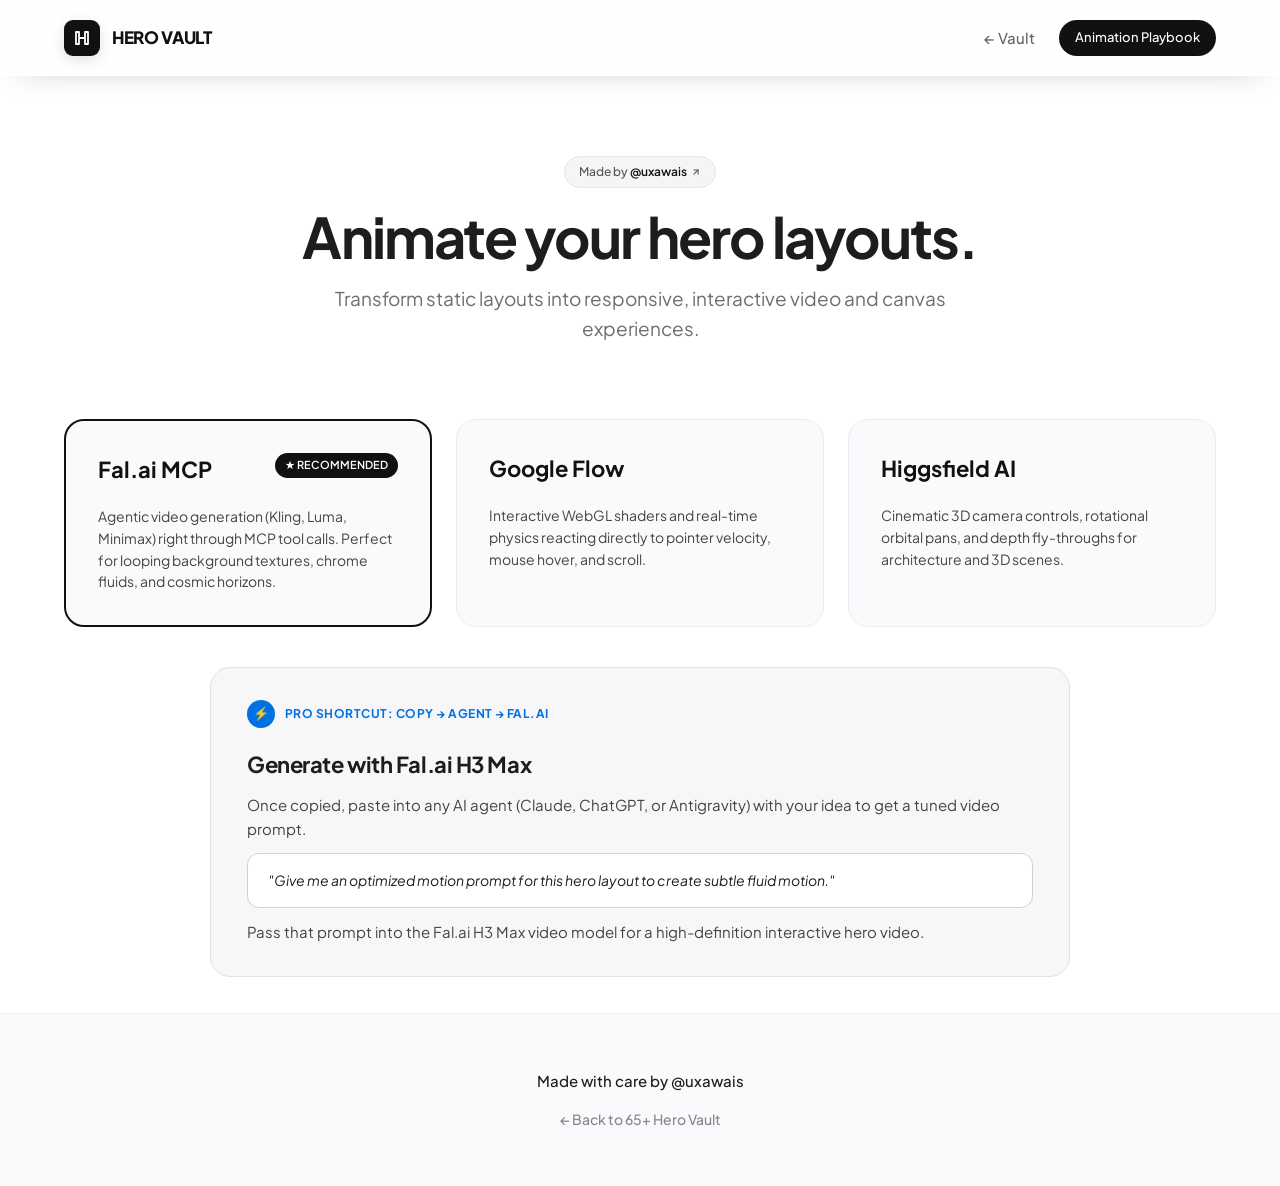
==== commit 45dc90ea: "feat: guide page redesign per mobile design; card subtitles; 3-card initial load; copy tweaks" ====
--- a/animation-guide.html
+++ b/animation-guide.html
@@ -6,7 +6,7 @@
   <title>Animation Playbook — Hero Vault</title>
   <link rel="stylesheet" href="styles.css" />
 </head>
-<body>
+<body class="page-guide">
   <div class="page-container">
     <!-- Header -->
     <header class="site-header">
@@ -19,7 +19,7 @@
         <span class="brand-title">HERO VAULT</span>
       </a>
       <nav class="nav-menu">
-        <a href="index.html" class="nav-link nav-back-link">← Back to Vault</a>
+        <a href="index.html" class="nav-link nav-back-link">← Vault</a>
         <span class="nav-counter-pill">Animation Playbook</span>
       </nav>
     </header>
@@ -53,117 +53,58 @@
           </svg>
         </a>
       </span>
-      <h1 class="hero-headline">Bring your hero sections to life with motion.</h1>
-      <p class="hero-subhead">Static layouts only tell half the story. Here is the definitive guide on integrating AI video generation, prompt-driven motion, and interactive dynamics into these 65 layouts.</p>
+      <h1 class="hero-headline">Animate your hero layouts.</h1>
+      <p class="hero-subhead">Transform static layouts into responsive, interactive video and canvas experiences.</p>
     </section>
-
-    <!-- AI Agent + Fal.ai H3 Max Card -->
-    <div class="workflow-highlight-card">
-      <div style="display: flex; align-items: center; gap: 10px;">
-        <div style="width: 28px; height: 28px; border-radius: 50%; background-color: #0071e3; color: #ffffff; display: flex; align-items: center; justify-content: center; font-size: 13px; font-weight: 700;">⚡</div>
-        <span style="font-size: 13px; font-weight: 700; color: #0071e3; text-transform: uppercase; letter-spacing: 0.04em;">Recommended Pro Workflow: The AI Agent Shortcut</span>
-      </div>
-
-      <div style="display: flex; flex-direction: column; gap: 12px;">
-        <h3 style="font-size: 22px; font-weight: 700; color: #1d1d1f; letter-spacing: -0.02em;">Copy → Ask Any AI Agent → Generate with Fal.ai H3 Max</h3>
-        <p style="font-size: 15px; line-height: 1.6; color: #444444;">Once you click <strong>Copy</strong> on any hero layout from the vault, head over to your favorite AI agent (such as Claude, ChatGPT, or Antigravity). Simply describe your motion ideas:</p>
-        
-        <div class="prompt-box">
-          <em>"Here is my hero layout. I want to animate this with slow, fluid motion and cinematic studio lighting. Give me an optimized motion prompt for a video generator."</em>
-        </div>
-
-        <p style="font-size: 15px; line-height: 1.6; color: #444444;">Take that refined prompt and run it through the <strong>Fal.ai H3 Max video model</strong> (or via the Fal.ai MCP server) to generate a stunning high-definition looping interactive video ready to embed in your hero section.</p>
-      </div>
-    </div>
 
     <!-- Tools Grid -->
     <div class="playbook-grid">
       <!-- Fal.ai -->
       <div class="playbook-card featured">
         <div style="display: flex; justify-content: space-between; align-items: flex-start; width: 100%;">
-          <div>
-            <h3 style="font-size: 22px; font-weight: 700; color: #111111;">Fal.ai MCP</h3>
-            <span style="font-size: 13px; color: #86868b;">Fast AI Generation & Workflows</span>
-          </div>
+          <h3 style="font-size: 22px; font-weight: 700; color: #111111;">Fal.ai MCP</h3>
           <span class="playbook-badge">★ Recommended</span>
         </div>
-        <p style="font-size: 14px; line-height: 1.55; color: #444444;">Directly invoke cutting-edge video diffusion models (Fal.ai H3 Max, Kling, Luma Dream Machine, Minimax) right through agentic MCP tool calls. Generate seamless looping background mp4s or hero motion elements directly from design prompts.</p>
-        <div style="padding-top: 12px; border-top: 1px solid #ebebf0;">
-          <strong style="font-size: 12px; color: #111111;">Best For:</strong>
-          <p style="font-size: 13px; color: #666666; margin-top: 4px;">Automated agent generation, looping canvas textures, liquid chrome, and cosmic backgrounds.</p>
-        </div>
+        <p style="font-size: 14px; line-height: 1.55; color: #444444;">Agentic video generation (Kling, Luma, Minimax) right through MCP tool calls. Perfect for looping background textures, chrome fluids, and cosmic horizons.</p>
       </div>
 
       <!-- Google Flow -->
       <div class="playbook-card">
-        <div style="display: flex; justify-content: space-between; align-items: flex-start; width: 100%;">
-          <div>
-            <h3 style="font-size: 22px; font-weight: 700; color: #111111;">Google Flow</h3>
-            <span style="font-size: 13px; color: #86868b;">Real-time Interactive Physics</span>
-          </div>
-        </div>
-        <p style="font-size: 14px; line-height: 1.55; color: #444444;">Ideal for fluid physics, cursor magnetic attraction, particle explosions, and interactive web canvas shaders that react in real time to pointer movement and scroll velocity.</p>
-        <div style="padding-top: 12px; border-top: 1px solid #ebebf0;">
-          <strong style="font-size: 12px; color: #111111;">Best For:</strong>
-          <p style="font-size: 13px; color: #666666; margin-top: 4px;">Cursor trail shaders, particle organisms (Layout 09), and kinetic typography deformation.</p>
-        </div>
+        <h3 style="font-size: 22px; font-weight: 700; color: #111111;">Google Flow</h3>
+        <p style="font-size: 14px; line-height: 1.55; color: #444444;">Interactive WebGL shaders and real-time physics reacting directly to pointer velocity, mouse hover, and scroll.</p>
       </div>
 
       <!-- Higgsfield AI -->
       <div class="playbook-card">
-        <div style="display: flex; justify-content: space-between; align-items: flex-start; width: 100%;">
-          <div>
-            <h3 style="font-size: 22px; font-weight: 700; color: #111111;">Higgsfield AI</h3>
-            <span style="font-size: 13px; color: #86868b;">Cinematic Camera Control</span>
-          </div>
-        </div>
-        <p style="font-size: 14px; line-height: 1.55; color: #444444;">Specializes in controllable 3D camera sweeps, cinematic zooms, and character/object depth parallax. Turn any static hero image into a cinematic 4K camera fly-through.</p>
-        <div style="padding-top: 12px; border-top: 1px solid #ebebf0;">
-          <strong style="font-size: 12px; color: #111111;">Best For:</strong>
-          <p style="font-size: 13px; color: #666666; margin-top: 4px;">Dream architecture (Layout 06), spatial monoliths, and fashion runway hero scenes.</p>
-        </div>
+        <h3 style="font-size: 22px; font-weight: 700; color: #111111;">Higgsfield AI</h3>
+        <p style="font-size: 14px; line-height: 1.55; color: #444444;">Cinematic 3D camera controls, rotational orbital pans, and depth fly-throughs for architecture and 3D scenes.</p>
       </div>
     </div>
 
-    <!-- Step by Step Walkthrough -->
-    <div class="steps-container">
-      <div style="text-align: center; margin-bottom: 12px;">
-        <h2 style="font-size: 30px; font-weight: 700; color: #1d1d1f; letter-spacing: -0.02em;">Implementation Walkthrough: Step-by-Step</h2>
-        <p style="font-size: 16px; color: #6e6e73; margin-top: 6px;">How to export from this vault, animate in your chosen engine, and deploy into your frontend stack.</p>
+    <!-- Pro Shortcut -->
+    <div class="workflow-highlight-card">
+      <div style="display: flex; align-items: center; gap: 10px;">
+        <div style="width: 28px; height: 28px; border-radius: 50%; background-color: #0071e3; color: #ffffff; display: flex; align-items: center; justify-content: center; font-size: 13px; font-weight: 700;">⚡</div>
+        <span style="font-size: 12px; font-weight: 700; color: #0071e3; text-transform: uppercase; letter-spacing: 0.04em;">Pro Shortcut: Copy → Agent → Fal.ai</span>
       </div>
 
-      <div class="step-card">
-        <div class="step-number">1</div>
-        <div>
-          <h4 style="font-size: 18px; font-weight: 700; color: #1d1d1f;">Pick & Export your Static Anchor Image</h4>
-          <p style="font-size: 14px; line-height: 1.55; color: #666666; margin-top: 6px;">Select any of the 65 layouts from the directory. Download the artwork as a high-resolution PNG or WebP. This serves as the first-frame initialization anchor.</p>
+      <div style="display: flex; flex-direction: column; gap: 12px;">
+        <h3 style="font-size: 22px; font-weight: 700; color: #1d1d1f; letter-spacing: -0.02em;">Generate with Fal.ai H3 Max</h3>
+        <p style="font-size: 15px; line-height: 1.6; color: #444444;">Once copied, paste into any AI agent (Claude, ChatGPT, or Antigravity) with your idea to get a tuned video prompt.</p>
+
+        <div class="prompt-box">
+          <em>"Give me an optimized motion prompt for this hero layout to create subtle fluid motion."</em>
         </div>
-      </div>
 
-      <div class="step-card">
-        <div class="step-number">2</div>
-        <div>
-          <h4 style="font-size: 18px; font-weight: 700; color: #1d1d1f;">Generate Motion via Fal.ai H3 Max or Higgsfield AI</h4>
-          <p style="font-size: 14px; line-height: 1.55; color: #666666; margin-top: 6px;">Feed the image into Fal.ai H3 Max with a camera motion prompt: <em>"Slow continuous subtle fluid mercury ripples, cinematic studio lighting, seamless loop"</em> or use Higgsfield for orbital 3D camera pan.</p>
-        </div>
-      </div>
-
-      <div class="step-card">
-        <div class="step-number">3</div>
-        <div>
-          <h4 style="font-size: 18px; font-weight: 700; color: #1d1d1f;">Embed with Video or WebGL Canvas & Fallbacks</h4>
-          <p style="font-size: 14px; line-height: 1.55; color: #666666; margin-top: 6px;">Optimize the resulting video as an autoplaying, muted, looped WebM/H.264 mp4. Layer your typographic elements, buttons, and badges with CSS mix-blend-mode or backdrop-filter for native glassmorphism.</p>
-        </div>
+        <p style="font-size: 15px; line-height: 1.6; color: #444444;">Pass that prompt into the Fal.ai H3 Max video model for a high-definition interactive hero video.</p>
       </div>
     </div>
 
     <!-- Footer -->
     <footer class="site-footer">
-      <p class="footer-gratitude">Crafted by @uxawais for the design and developer community.</p>
+      <p class="footer-gratitude">Made with care by @uxawais</p>
       <div class="footer-links">
-        <a href="index.html" class="footer-link">← Return to 65+ Hero Vault</a>
-        <a href="https://x.com/uxawais" target="_blank" rel="noopener noreferrer" class="footer-link">Twitter (X)</a>
-        <span class="footer-link">© 2026 Hero Vault</span>
+        <a href="index.html" class="footer-link">← Back to 65+ Hero Vault</a>
       </div>
     </footer>
   </div>
--- a/styles.css
+++ b/styles.css
@@ -466,10 +466,23 @@
   border-top: 1px solid #ebebf0;
 }
 
+.card-info {
+  display: flex;
+  flex-direction: column;
+  gap: 2px;
+  min-width: 0;
+}
+
 .card-title {
   font-size: 14px;
   font-weight: 600;
   color: #1d1d1f;
+}
+
+.card-subtitle {
+  font-size: 12px;
+  font-weight: 400;
+  color: #86868b;
 }
 
 .card-actions {
@@ -545,11 +558,6 @@
   color: #6e6e73;
 }
 
-.load-hint {
-  font-size: 13px;
-  color: #86868b;
-}
-
 .callout-banner {
   display: flex;
   justify-content: space-between;
@@ -996,6 +1004,12 @@
   .site-header {
     padding: 0 20px;
   }
+  .page-guide .site-header {
+    justify-content: flex-start;
+  }
+  .page-guide .brand-logo {
+    display: none;
+  }
   .nav-menu {
     gap: 12px;
   }
@@ -1034,6 +1048,9 @@
   }
   .playbook-grid {
     padding: 20px 20px 40px;
+  }
+  .playbook-card {
+    padding: 24px 20px;
   }
   .workflow-highlight-card {
     width: auto;
@@ -1057,8 +1074,7 @@
     gap: 16px;
   }
   .banner-cta {
-    width: 100%;
-    justify-content: center;
+    align-self: flex-start;
   }
   .faq-section {
     padding: 48px 20px 56px;
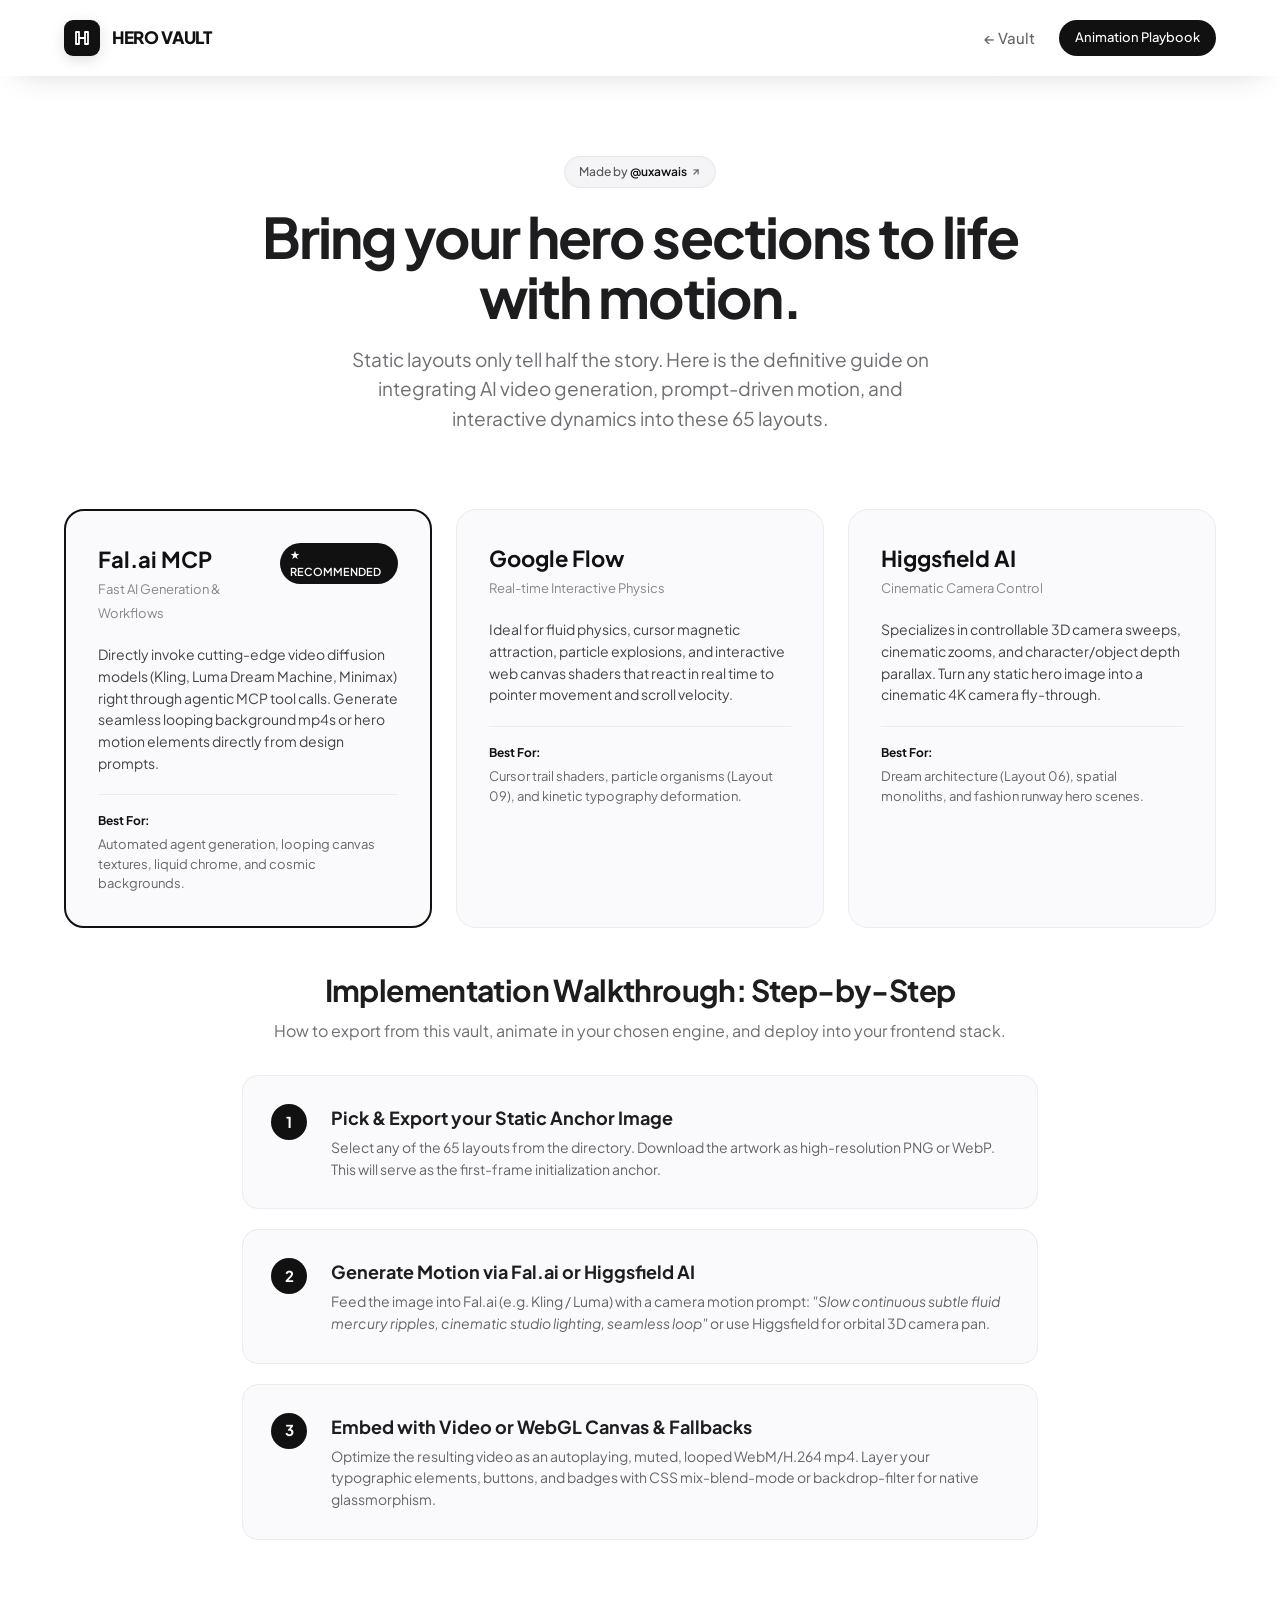
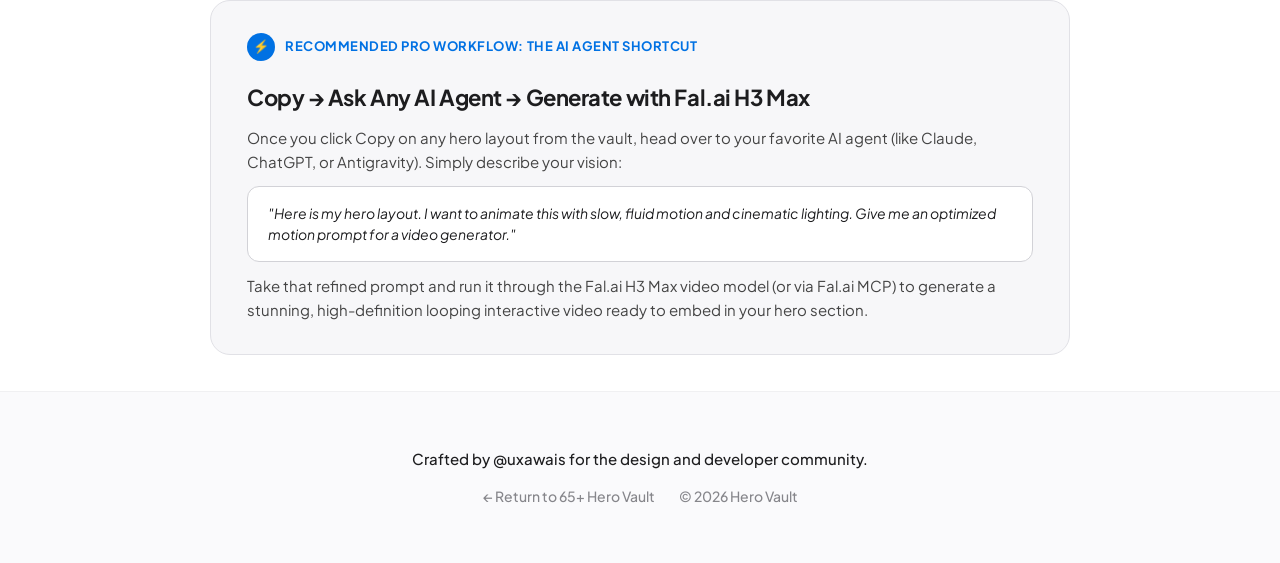
==== commit e64f0bf4: "feat: desktop-specific layouts/content per design; fix lightbox download underline" ====
--- a/animation-guide.html
+++ b/animation-guide.html
@@ -7,9 +7,9 @@
   <link rel="stylesheet" href="styles.css" />
 </head>
 <body class="page-guide">
-  <div class="page-container">
-    <!-- Header -->
-    <header class="site-header">
+  <!-- Header -->
+  <header class="site-header">
+    <div class="header-inner">
       <a href="index.html" class="brand-logo">
         <div class="logo-badge">
           <svg viewBox="0 0 24 24" fill="none" stroke="currentColor" stroke-width="2.4" stroke-linecap="round" stroke-linejoin="round">
@@ -22,8 +22,10 @@
         <a href="index.html" class="nav-link nav-back-link">← Vault</a>
         <span class="nav-counter-pill">Animation Playbook</span>
       </nav>
-    </header>
-
+    </div>
+  </header>
+
+  <div class="page-container">
     <!-- Guide Intro -->
     <section class="hero-intro">
       <span class="bubble-badge">
@@ -53,8 +55,14 @@
           </svg>
         </a>
       </span>
-      <h1 class="hero-headline">Animate your hero layouts.</h1>
-      <p class="hero-subhead">Transform static layouts into responsive, interactive video and canvas experiences.</p>
+      <h1 class="hero-headline">
+        <span class="desktop-only">Bring your hero sections to life with motion.</span>
+        <span class="mobile-only">Animate your hero layouts.</span>
+      </h1>
+      <p class="hero-subhead">
+        <span class="desktop-only">Static layouts only tell half the story. Here is the definitive guide on integrating AI video generation, prompt-driven motion, and interactive dynamics into these 65 layouts.</span>
+        <span class="mobile-only">Transform static layouts into responsive, interactive video and canvas experiences.</span>
+      </p>
     </section>
 
     <!-- Tools Grid -->
@@ -62,27 +70,102 @@
       <!-- Fal.ai -->
       <div class="playbook-card featured">
         <div style="display: flex; justify-content: space-between; align-items: flex-start; width: 100%;">
-          <h3 style="font-size: 22px; font-weight: 700; color: #111111;">Fal.ai MCP</h3>
+          <div>
+            <h3 style="font-size: 22px; font-weight: 700; color: #111111;">Fal.ai MCP</h3>
+            <span class="desktop-only" style="font-size: 13px; color: #86868b;">Fast AI Generation & Workflows</span>
+          </div>
           <span class="playbook-badge">★ Recommended</span>
         </div>
-        <p style="font-size: 14px; line-height: 1.55; color: #444444;">Agentic video generation (Kling, Luma, Minimax) right through MCP tool calls. Perfect for looping background textures, chrome fluids, and cosmic horizons.</p>
+        <p class="desktop-only" style="font-size: 14px; line-height: 1.55; color: #444444;">Directly invoke cutting-edge video diffusion models (Kling, Luma Dream Machine, Minimax) right through agentic MCP tool calls. Generate seamless looping background mp4s or hero motion elements directly from design prompts.</p>
+        <p class="mobile-only" style="font-size: 14px; line-height: 1.55; color: #444444;">Agentic video generation (Kling, Luma, Minimax) right through MCP tool calls. Perfect for looping background textures, chrome fluids, and cosmic horizons.</p>
+        <div class="desktop-only" style="padding-top: 12px; border-top: 1px solid #ebebf0;">
+          <strong style="font-size: 12px; color: #111111;">Best For:</strong>
+          <p style="font-size: 13px; color: #666666; margin-top: 4px;">Automated agent generation, looping canvas textures, liquid chrome, and cosmic backgrounds.</p>
+        </div>
       </div>
 
       <!-- Google Flow -->
       <div class="playbook-card">
-        <h3 style="font-size: 22px; font-weight: 700; color: #111111;">Google Flow</h3>
-        <p style="font-size: 14px; line-height: 1.55; color: #444444;">Interactive WebGL shaders and real-time physics reacting directly to pointer velocity, mouse hover, and scroll.</p>
+        <div>
+          <h3 style="font-size: 22px; font-weight: 700; color: #111111;">Google Flow</h3>
+          <span class="desktop-only" style="font-size: 13px; color: #86868b;">Real-time Interactive Physics</span>
+        </div>
+        <p class="desktop-only" style="font-size: 14px; line-height: 1.55; color: #444444;">Ideal for fluid physics, cursor magnetic attraction, particle explosions, and interactive web canvas shaders that react in real time to pointer movement and scroll velocity.</p>
+        <p class="mobile-only" style="font-size: 14px; line-height: 1.55; color: #444444;">Interactive WebGL shaders and real-time physics reacting directly to pointer velocity, mouse hover, and scroll.</p>
+        <div class="desktop-only" style="padding-top: 12px; border-top: 1px solid #ebebf0;">
+          <strong style="font-size: 12px; color: #111111;">Best For:</strong>
+          <p style="font-size: 13px; color: #666666; margin-top: 4px;">Cursor trail shaders, particle organisms (Layout 09), and kinetic typography deformation.</p>
+        </div>
       </div>
 
       <!-- Higgsfield AI -->
       <div class="playbook-card">
-        <h3 style="font-size: 22px; font-weight: 700; color: #111111;">Higgsfield AI</h3>
-        <p style="font-size: 14px; line-height: 1.55; color: #444444;">Cinematic 3D camera controls, rotational orbital pans, and depth fly-throughs for architecture and 3D scenes.</p>
-      </div>
-    </div>
-
-    <!-- Pro Shortcut -->
-    <div class="workflow-highlight-card">
+        <div>
+          <h3 style="font-size: 22px; font-weight: 700; color: #111111;">Higgsfield AI</h3>
+          <span class="desktop-only" style="font-size: 13px; color: #86868b;">Cinematic Camera Control</span>
+        </div>
+        <p class="desktop-only" style="font-size: 14px; line-height: 1.55; color: #444444;">Specializes in controllable 3D camera sweeps, cinematic zooms, and character/object depth parallax. Turn any static hero image into a cinematic 4K camera fly-through.</p>
+        <p class="mobile-only" style="font-size: 14px; line-height: 1.55; color: #444444;">Cinematic 3D camera controls, rotational orbital pans, and depth fly-throughs for architecture and 3D scenes.</p>
+        <div class="desktop-only" style="padding-top: 12px; border-top: 1px solid #ebebf0;">
+          <strong style="font-size: 12px; color: #111111;">Best For:</strong>
+          <p style="font-size: 13px; color: #666666; margin-top: 4px;">Dream architecture (Layout 06), spatial monoliths, and fashion runway hero scenes.</p>
+        </div>
+      </div>
+    </div>
+
+    <!-- Implementation Walkthrough (desktop) -->
+    <div class="steps-container desktop-only">
+      <div style="text-align: center; margin-bottom: 12px;">
+        <h2 style="font-size: 30px; font-weight: 700; color: #1d1d1f; letter-spacing: -0.02em;">Implementation Walkthrough: Step-by-Step</h2>
+        <p style="font-size: 16px; color: #6e6e73; margin-top: 6px;">How to export from this vault, animate in your chosen engine, and deploy into your frontend stack.</p>
+      </div>
+
+      <div class="step-card">
+        <div class="step-number">1</div>
+        <div>
+          <h4 style="font-size: 18px; font-weight: 700; color: #1d1d1f;">Pick & Export your Static Anchor Image</h4>
+          <p style="font-size: 14px; line-height: 1.55; color: #666666; margin-top: 6px;">Select any of the 65 layouts from the directory. Download the artwork as high-resolution PNG or WebP. This will serve as the first-frame initialization anchor.</p>
+        </div>
+      </div>
+
+      <div class="step-card">
+        <div class="step-number">2</div>
+        <div>
+          <h4 style="font-size: 18px; font-weight: 700; color: #1d1d1f;">Generate Motion via Fal.ai or Higgsfield AI</h4>
+          <p style="font-size: 14px; line-height: 1.55; color: #666666; margin-top: 6px;">Feed the image into Fal.ai (e.g. Kling / Luma) with a camera motion prompt: <em>"Slow continuous subtle fluid mercury ripples, cinematic studio lighting, seamless loop"</em> or use Higgsfield for orbital 3D camera pan.</p>
+        </div>
+      </div>
+
+      <div class="step-card">
+        <div class="step-number">3</div>
+        <div>
+          <h4 style="font-size: 18px; font-weight: 700; color: #1d1d1f;">Embed with Video or WebGL Canvas & Fallbacks</h4>
+          <p style="font-size: 14px; line-height: 1.55; color: #666666; margin-top: 6px;">Optimize the resulting video as an autoplaying, muted, looped WebM/H.264 mp4. Layer your typographic elements, buttons, and badges with CSS mix-blend-mode or backdrop-filter for native glassmorphism.</p>
+        </div>
+      </div>
+    </div>
+
+    <!-- Recommended Pro Workflow (desktop) -->
+    <div class="workflow-highlight-card desktop-only">
+      <div style="display: flex; align-items: center; gap: 10px;">
+        <div style="width: 28px; height: 28px; border-radius: 50%; background-color: #0071e3; color: #ffffff; display: flex; align-items: center; justify-content: center; font-size: 13px; font-weight: 700;">⚡</div>
+        <span style="font-size: 13px; font-weight: 700; color: #0071e3; text-transform: uppercase; letter-spacing: 0.04em;">Recommended Pro Workflow: The AI Agent Shortcut</span>
+      </div>
+
+      <div style="display: flex; flex-direction: column; gap: 12px;">
+        <h3 style="font-size: 22px; font-weight: 700; color: #1d1d1f; letter-spacing: -0.02em;">Copy → Ask Any AI Agent → Generate with Fal.ai H3 Max</h3>
+        <p style="font-size: 15px; line-height: 1.6; color: #444444;">Once you click Copy on any hero layout from the vault, head over to your favorite AI agent (like Claude, ChatGPT, or Antigravity). Simply describe your vision:</p>
+
+        <div class="prompt-box">
+          <em>"Here is my hero layout. I want to animate this with slow, fluid motion and cinematic lighting. Give me an optimized motion prompt for a video generator."</em>
+        </div>
+
+        <p style="font-size: 15px; line-height: 1.6; color: #444444;">Take that refined prompt and run it through the Fal.ai H3 Max video model (or via Fal.ai MCP) to generate a stunning, high-definition looping interactive video ready to embed in your hero section.</p>
+      </div>
+    </div>
+
+    <!-- Pro Shortcut (mobile) -->
+    <div class="workflow-highlight-card mobile-only">
       <div style="display: flex; align-items: center; gap: 10px;">
         <div style="width: 28px; height: 28px; border-radius: 50%; background-color: #0071e3; color: #ffffff; display: flex; align-items: center; justify-content: center; font-size: 13px; font-weight: 700;">⚡</div>
         <span style="font-size: 12px; font-weight: 700; color: #0071e3; text-transform: uppercase; letter-spacing: 0.04em;">Pro Shortcut: Copy → Agent → Fal.ai</span>
@@ -102,9 +185,16 @@
 
     <!-- Footer -->
     <footer class="site-footer">
-      <p class="footer-gratitude">Made with care by @uxawais</p>
+      <p class="footer-gratitude">
+        <span class="desktop-only">Crafted by @uxawais for the design and developer community.</span>
+        <span class="mobile-only">Made with care by @uxawais</span>
+      </p>
       <div class="footer-links">
-        <a href="index.html" class="footer-link">← Back to 65+ Hero Vault</a>
+        <a href="index.html" class="footer-link">
+          <span class="desktop-only">← Return to 65+ Hero Vault</span>
+          <span class="mobile-only">← Back to 65+ Hero Vault</span>
+        </a>
+        <span class="footer-link desktop-only">© 2026 Hero Vault</span>
       </div>
     </footer>
   </div>
--- a/styles.css
+++ b/styles.css
@@ -27,16 +27,22 @@
   position: sticky;
   top: 0;
   z-index: 50;
-  display: flex;
-  justify-content: space-between;
-  align-items: center;
-  height: 76px;
-  padding: 0 64px;
   width: 100%;
   background: linear-gradient(180deg, rgba(255, 255, 255, 0.96) 0%, rgba(255, 255, 255, 0.72) 100%);
   -webkit-backdrop-filter: blur(20px) saturate(180%);
   backdrop-filter: blur(20px) saturate(180%);
   box-shadow: inset 0 1px 0 rgba(255, 255, 255, 0.95), 0 12px 32px -20px rgba(0, 0, 0, 0.25);
+}
+
+.header-inner {
+  display: flex;
+  justify-content: space-between;
+  align-items: center;
+  height: 76px;
+  padding: 0 64px;
+  width: 100%;
+  max-width: 1440px;
+  margin: 0 auto;
 }
 
 .brand-logo {
@@ -904,6 +910,7 @@
   font-size: 15px;
   font-weight: 600;
   cursor: pointer;
+  text-decoration: none;
   transition: background-color 0.15s ease, border-color 0.15s ease;
 }
 
@@ -1001,10 +1008,22 @@
 }
 
 @media (max-width: 680px) {
-  .site-header {
+  .desktop-only {
+    display: none !important;
+  }
+}
+
+@media (min-width: 681px) {
+  .mobile-only {
+    display: none !important;
+  }
+}
+
+@media (max-width: 680px) {
+  .header-inner {
     padding: 0 20px;
   }
-  .page-guide .site-header {
+  .page-guide .header-inner {
     justify-content: flex-start;
   }
   .page-guide .brand-logo {
